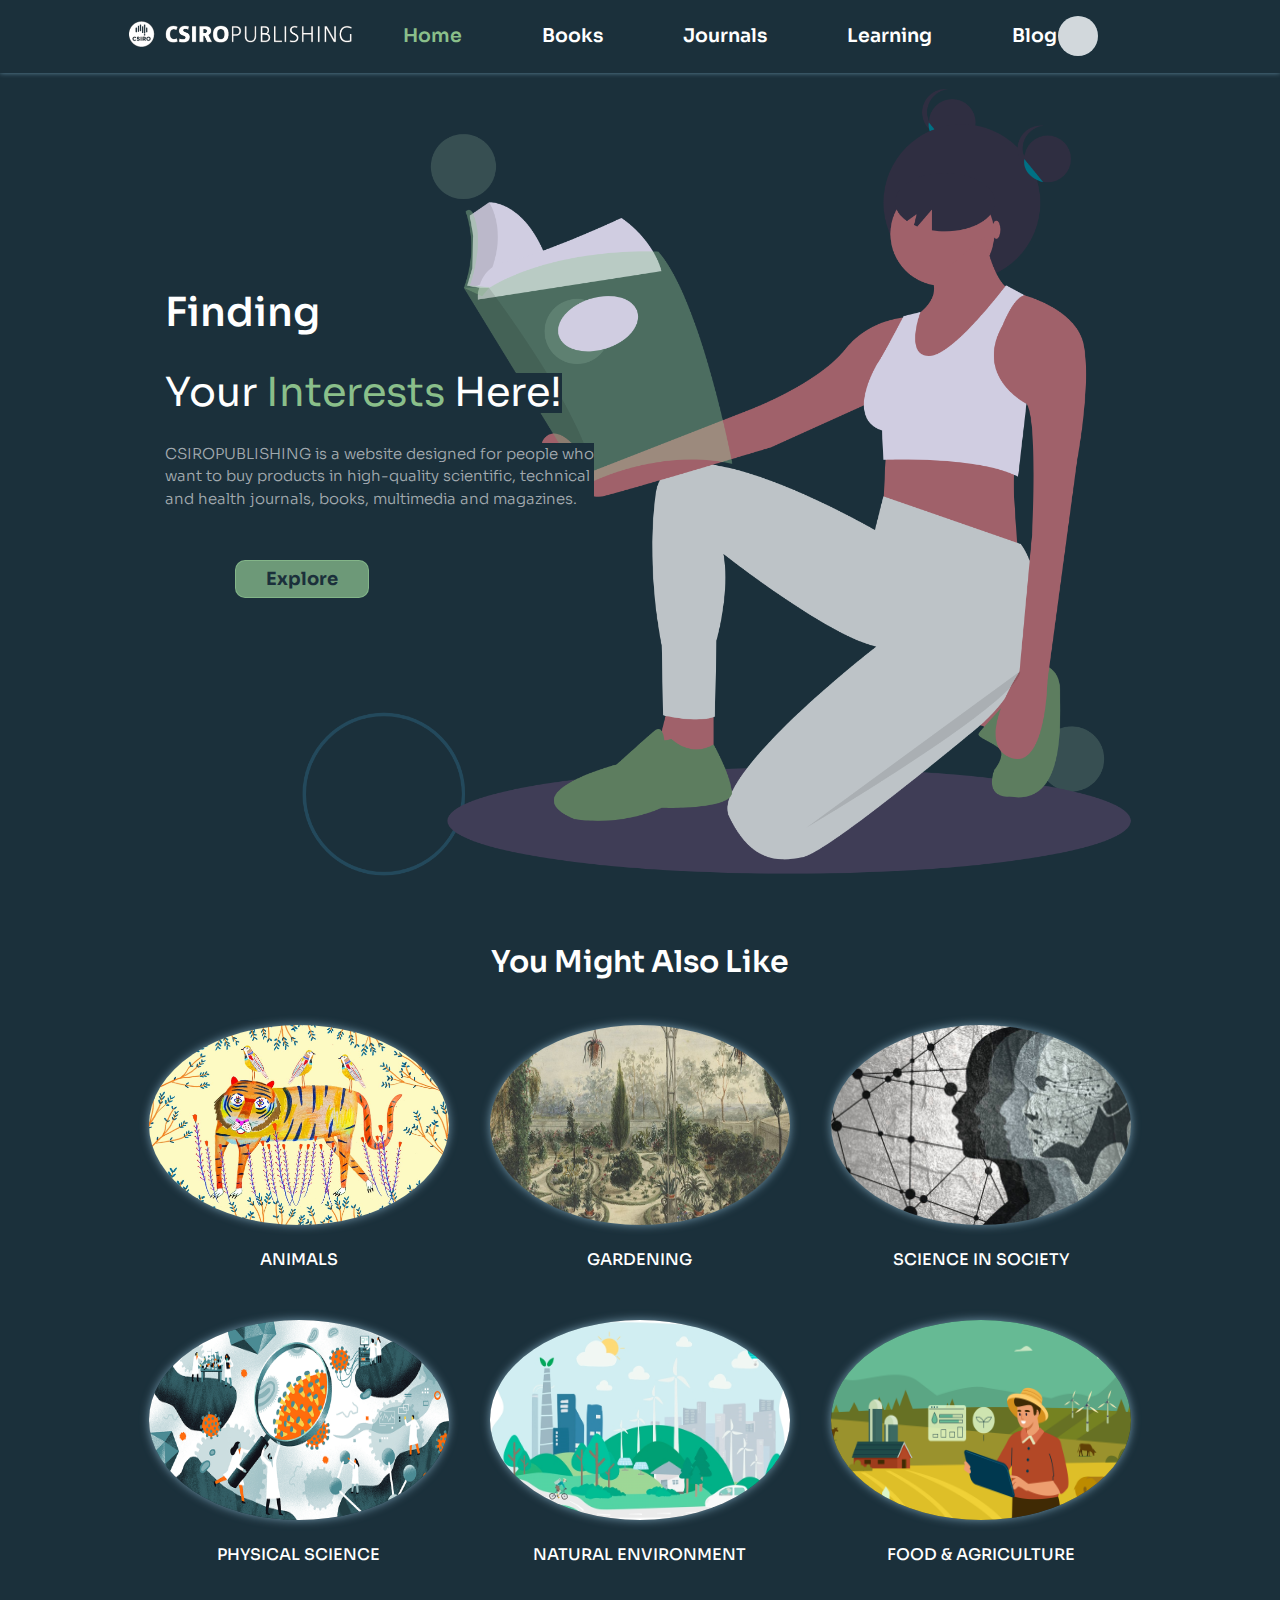
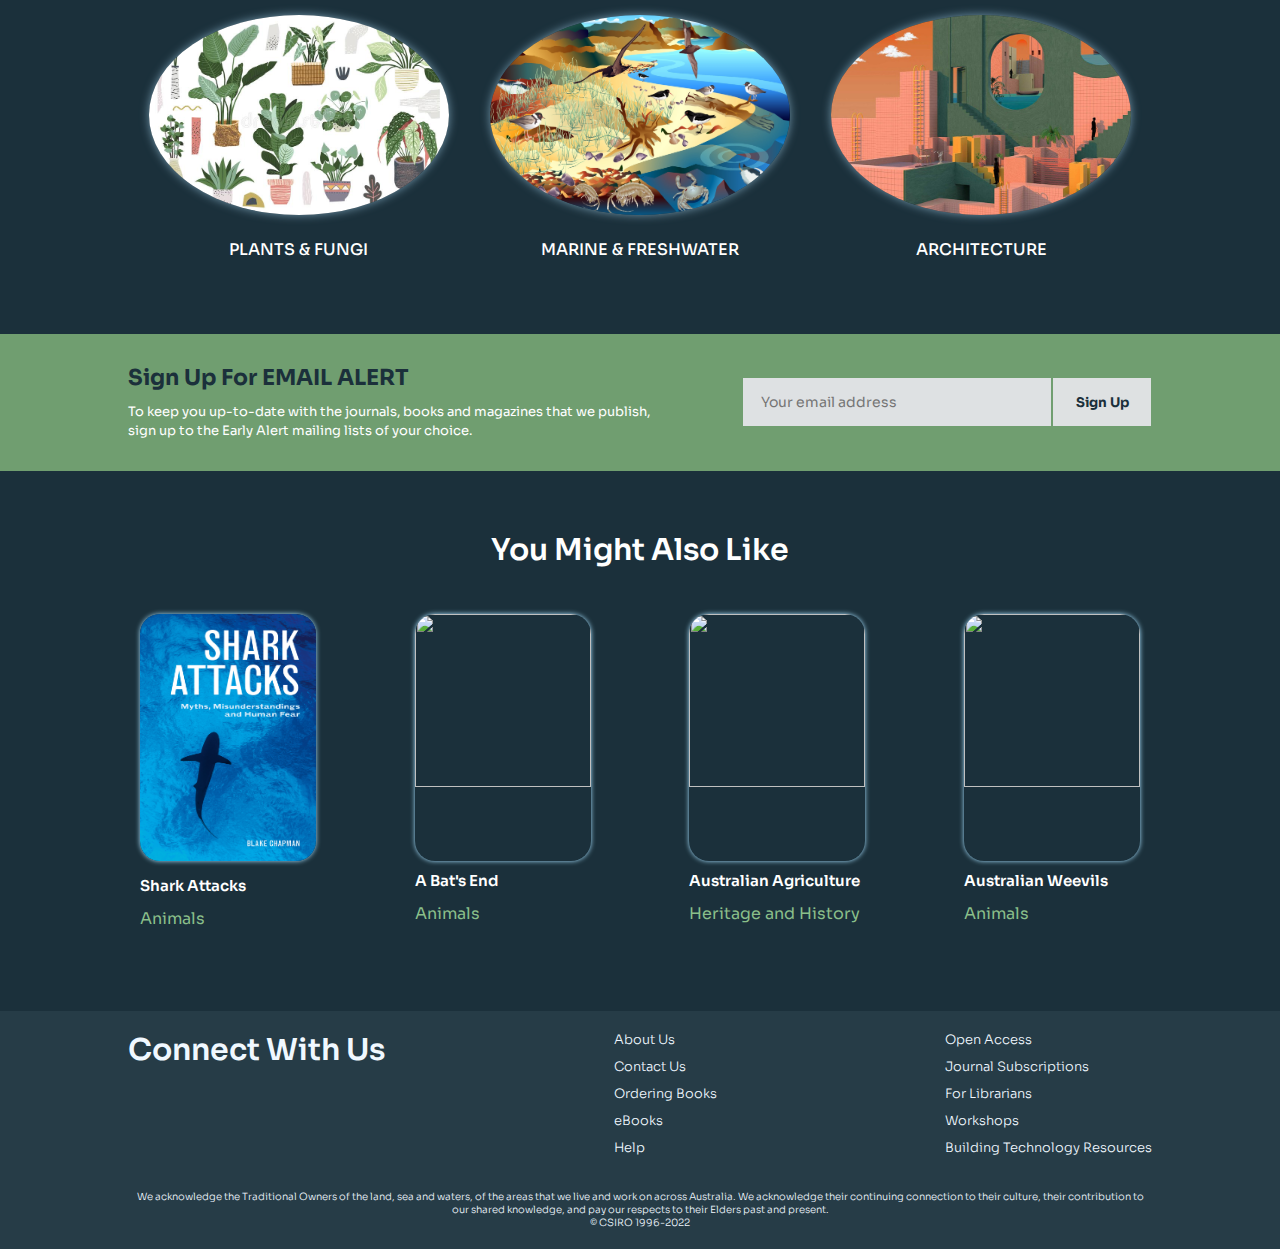
==== A3/index.html @ 25aa24e7 "first changes" ====
<!DOCTYPE html>
<html lang="en">
<head>
    <meta charset="UTF-8">
    <meta http-equiv="X-UA-Compatible" content="IE=edge">
    <meta name="viewport" content="width=device-width, initial-scale=1.0">
    <title>A3 Implementation</title>
    
    <link rel="stylesheet" href="style.css">
    <script src="https://kit.fontawesome.com/1aff2e5f5d.js" crossorigin="anonymous"></script>
    
    
</head>

<body>
    <!--Header & Navbar-->
    <section id="header">
        <a href="#"><img src="Img/csiro logo.png" class="logo" id="L"calt=""></a>

        <div>
            <ul id="navbar">
                <li><a class="highlight" href="index.html">Home</a></li>
                <li><a href="Books.html">Books</a></li>
                <li><a href="Journals.html">Journals</a></li>
                <li><a href="Learning.html">Learning</a></li>
                <li><a href="Blog.html">Blog</a></li>
                <li><a id="sidebar-bag" href="cart.html"><i class="fa-solid fa-bag-shopping" style="font-size: 22px;"></i></a></li>
                <a href="#" id="close"><i class="fa-solid fa-xmark"></i></a>
            </ul>
        </div>
            <div class="search-box">
                <input class="search-txt" type="text" placeholder="Search Name, Author or ISBN...">
                <a id="searchbtn" class="search-btn" href="#"><i class="fa-solid fa-magnifying-glass"></i>
                </a>
            </div>
        <div id="mobile">
            <a href="cart.html"><i class="fa-solid fa-bag-shopping"></i></a>
            <i id="bar" class="fa-solid fa-align-right"></i>
        </div>

    </section>

    <!--Hero-->
    <section class="hero">
            <h1>Finding</h1>
            <h2>Your <span>Interests </span> Here!</h2>
            <p>CSIROPUBLISHING is a website designed for people who <br>
                want to buy products in high-quality scientific, technical <br>
                and health journals, books, multimedia and magazines.</p>
            <div onclick="window.location.href='books.html';">
                <button class="btn" type="button">Explore</button>
            </div>
    </section>
    
    <!--Category Grid-->
    <div class="title-cate">
        <h1>You Might Also Like</h1>
    </div>
    <section class="category-1">
        <figure>
            <a href="#"><img src="./Img/Category/Homepage1_animals.jpg" alt="" srcset=""></a>
            <figcaption>Animals</figcaption>
        </figure>
        <figure>
            <a href="#"><img src="./Img/Category/Homepage1_plantssss.jpg" alt="" srcset=""></a>
            <figcaption>Gardening</figcaption>
        </figure>
        <figure>
            <a href="#"><img src="./Img/Category/Homepage1_SCIENCE IN SOCIETY.jpg" alt="" srcset=""></a>
            <figcaption>Science in Society</figcaption>
        </figure>
    </section>

    <section class="category-2">
        <figure>
            <a href="#"><img src="./Img/Category/Homepage1_physical science.png" alt="" srcset=""></a>
            <figcaption>Physical Science</figcaption>
        </figure>
        <figure>
            <a href="#"><img src= "./Img/Category/Homepage1_Natural environment.jpg" alt="" srcset=""></a>
            <figcaption>Natural Environment</figcaption>
        </figure>
        <figure>
            <a href="#"><img src="./Img/Category/Homepage1_food agriculture.png" alt="" srcset=""></a>
            <figcaption>Food & Agriculture</figcaption>
        </figure>
    </section>

    <section class="category-3">
        <figure>
            <a href="#"><img src="./Img/Category/Homepage1_plants.jpg" alt="" srcset=""></a>
            <figcaption>Plants & Fungi</figcaption>
        </figure>
        <figure>
            <a href="#"><img src="./Img/Category/Homepage1_MARINE & FRESHWATER.jpg" alt="" srcset=""></a>
            <figcaption>Marine & Freshwater</figcaption>
        </figure>
        <figure>
            <a href="#"><img src="./Img/Category/Homepage1_architecture.jpg" alt="" srcset=""></a>
            <figcaption>Architecture</figcaption>
        </figure>
    </section>

    <!--EMAIL ALERT-->
    <section id="EMAIL-ALERT">
        <div class="EMAIL-ALERT-text">
            <h1>Sign Up For EMAIL ALERT</h1>
            <h2>To keep you up-to-date with the journals, books and magazines that we publish,
                <br>sign up to the Early Alert mailing lists of your choice.</br>
            </h2>
        </div>
        <div class="form">
            <input type="text" placeholder="Your email address">
            <button class="normal">Sign Up</button>
        </div>
    </section>

    <!--You Might Also Like-->
    <section id="Like">
        <h1>You Might Also Like</h1>
        <div class="pro-container">
            <div class="pro" onclick="window.location.href='subooks.html';">
                <img src="./Img/books_like section/shark.jpg" alt="">
                <div class="des">
                    <h2>Shark Attacks</h2>
                    <span>Animals</span>
                </div>
            </div>
            <div class="pro">
                <img src="./img/books_like section/bat.jpg" alt="">
                <div class="des">
                    <h2>A Bat's End</h2>
                    <span>Animals</span>
                </div>
            </div>
            <div class="pro">
                <img src="./img/books_like section/Australian Agriculture.jpg" alt="">
                <div class="des">
                    <h2>Australian Agriculture</h2>
                    <span>Heritage and History</span>
                </div>
            </div>
            <div class="pro">
                <img src="img/books_like section/Australian Weevils.jpg" alt="">
                <div class="des">
                    <h2>Australian Weevils</h2>
                    <span>Animals</span>
                </div>
            </div>
        </div>
    </section>
    
    <!--Footer-->
    <footer>
        <div class="col">
            <h1>Connect With Us</h1>
            <div class="icon">
                <i class="fa-brands fa-facebook-square" style="font-size:30px"></i>
                <i class="fa-brands fa-twitter" style="font-size:30px"></i>
                <i class="fa-brands fa-instagram" style="font-size:30px"></i>
                <i class="fa-brands fa-linkedin" style="font-size:30px"></i>
            </div>
        </div>

        <div class="col">
            <a href="#">About Us</a>
            <a href="#">Contact Us</a>
            <a href="#">Ordering Books</a>
            <a href="#">eBooks</a>
            <a href="#">Help</a>
        </div>

        <div class="col">
            <a href="#">Open Access</a>
            <a href="#">Journal Subscriptions</a>
            <a href="#">For Librarians</a>
            <a href="#">Workshops</a>
            <a href="#">Building Technology Resources</a>
        </div>

        <div class="copyright">
            <p>We acknowledge the Traditional Owners of the land, sea and waters, of the areas that we live and work on across Australia. We acknowledge their continuing connection to their culture, their contribution to our shared knowledge, and pay our respects to their Elders past and present.</p>
            <P>© CSIRO 1996-2022</P>
        </div>
    </footer>

    <script src="script.js"></script>
</body>
</html>
---- A3/style.css ----
@import url('https://fonts.googleapis.com/css2?family=Sora:wght@300;400;600;700&display=swap');

* {
    margin: 0;
    padding: 0;
    box-sizing: border-box;
    font-family: 'Sora', sans-serif;
    background-color: #1b303b;
}

.padding-1 {
    padding: 40px 80px;
}

.padding-2 {
    margin: 40px 0;
}

h1 {
    font-weight: 600;
    font-size: 30px;
    color: #ffffff;
}

.body {
    width: 100%;
}

.btn {
    width: auto;
    padding: 7px 30px;
    outline: none;
    border: 1px solid #8abf8ebc;
    border-radius: 10px;
    cursor: pointer;
    color: #1b303b;
    font-weight: 700;
    background-color: #8abf8ebc;
    font-size: 18px;
    transition: 0.3s ease;
}

.btn:hover {
    background-color: #8abf8a;
}

/* Header */
.logo {
    width: 225px;
    height: auto;
}

#header {
    display: flex;
    align-items: center;
    padding: 20px 10%;
    box-shadow: 0 0px 5px #a7e0ff7b;
    z-index: 999;
    position: sticky;
    top: 0;
    left: 0;

}

#navbar {
    display: flex;
    align-items: center;
    justify-content: center;

}

/*navbar list style*/
#navbar li {
    list-style: none;
    display: inline-block;
    margin-left: 20px;
    padding: 0 30px;
}

#navbar li a {
    text-decoration: none;
    font-size: 19px;
    font-weight: 600;
    color: #ffffff;
    transition: 0.3s ease;
}

#shopping-bag {
    color: #ffffff;
    cursor: pointer;
    font-size: 1.6rem;
    transition: 0.3s ease;
}

#navbar li a:hover,
#shopping-bag:hover,
#navbar li a.highlight {
    color: #8abf8a
}


#mobile {
    display: none;
    align-items: center;
}

#close {
    display: none;
}

#mobile i {
    color: #ffffff;
    font-size: 24px;
    padding-left: 20px;
}

/* search-section */
.search-box * {
    background-color: unset;
}

.search-box {
    position: absolute;
    transform: translate(-10%, 0%);
    display: flex;
    left: 83%;
    background-color: #355f767e;
    height: 40px;
    border-radius: 40px;
    padding: 9px;
}

.search-box:hover>.search-txt {
    width: 240px;
    padding: 0 6px;
}

.search-box:hover>.search-btn {
    background-color: #ffffff66;
}

.search-txt {
    border: none;
    background-color: none;
    outline: none;
    float: left;
    padding: 0;
    color: #ffffff;
    font-size: 13px;
    transition: 0.4s;
    line-height: 20px;
    width: 0px;
}

.search-btn {
    color: #1b303b;
    background-color: #ffffffca;
    border-radius: 50%;
    display: flex;
    justify-items: center;
    align-items: center;
    float: right;
    width: 40px;
    height: 40px;
    font-size: 22px;
    padding-left: 8px;
    text-decoration: none;
    margin: -9px;
    font-style: none;
}

.active {
    color: #8abf8a;
}

/* Home Page */

.hero {
    background-image: url(./Img/reading_gril.png);
    height: 90vh;
    width: 100%;
    background-position: top 30% right 143px;
    background-size: cover;
    padding: 180px 165px;
    margin-bottom: 60px;
    align-items: flex-start;
    align-items: left;
    display: flex;
    flex-direction: column;
}

.hero h1 {
    font-size: 40px;
    font-weight: 550;
    color: #ffffff;
    line-height: 3em;
}

.hero h2 {
    font-size: 40px;
    font-weight: 400;
    color: #ffffff;
    line-height: 1em;
}

span {
    color: #8abf8a
}

.hero p {
    font-size: 15px;
    font-weight: 300;
    color: #ffffff9d;
    line-height: 1.5em;
    margin: 30px 0;
}



/* homepage - category section */
.title-cate h1 {
    text-align: center;
    font-weight: 600;
    font-size: 30px;
    color: #ffffff;
    padding-bottom: 1.5rem;
}

/* category-1 */
.category-1 {
    color: #ffffff;
    flex-direction: row;
    display: flex;
    padding: 20px 10%;

}

.category-1 figure {
    margin: auto;
    text-align: center;
    text-transform: uppercase;
    width: 300px;
    line-height: 2.5em;
    font-weight: 500;
    transition: 0.3s ease;
    cursor: pointer;
}

.category-1 figure img {
    width: 300px;
    height: 200px;
    border-radius: 60%;
    box-shadow: #7296aa 0 0 10px;
    transition: 0.3s ease;
}

.category-1 figure img:hover {
    box-shadow: #a7e0ff 0 0 15px;
}

.category-1 figure:hover {
    color: #a3e1a3;
    font-weight: 700;
}

/* category-2 */
.category-2 {
    color: #ffffff;
    flex-direction: row;
    display: flex;
    padding: 20px 10%;
}

.category-2 figure {
    margin: auto;
    text-align: center;
    text-transform: uppercase;
    width: 300px;
    line-height: 2.5em;
    font-weight: 500;
    transition: 0.3s ease;
    cursor: pointer;
}

.category-2 figure img {
    width: 300px;
    height: 200px;
    border-radius: 60%;
    box-shadow: #7296aa 0 0 10px;
    transition: 0.3s ease;
}

.category-2 figure img:hover {
    box-shadow: #a7e0ff 0 0 15px;
}

.category-2 figure:hover {
    color: #a3e1a3;
    font-weight: 700;
}

/* category-3 */
.category-3 {
    color: #ffffff;
    flex-direction: row;
    display: flex;
    padding: 20px 10%;
    padding-bottom: 4rem;
}

.category-3 figure {
    margin: auto;
    text-align: center;
    text-transform: uppercase;
    width: 300px;
    line-height: 2.5em;
    font-weight: 500;
    transition: 0.3s ease;
    cursor: pointer;
}

.category-3 figure img {
    width: 300px;
    height: 200px;
    border-radius: 60%;
    box-shadow: #7296aa 0 0 10px;
    transition: 0.3s ease;
}

.category-3 figure img:hover {
    box-shadow: #a7e0ff 0 0 15px;
}

.category-3 figure:hover {
    color: #a3e1a3;
    font-weight: 700;
}

/* EMAIL-ALERT */
#EMAIL-ALERT {
    display: flex;
    justify-content: space-between;
    flex-wrap: wrap;
    align-items: center;
    padding: 30px 10%;
    background-color: #709e70;
}

#EMAIL-ALERT h1 {
    font-size: 22px;
    font-weight: 700;
    color: #1b303b;
    background-color: #709e70;
    padding-bottom: 0.5em;
}

#EMAIL-ALERT h2 {
    font-size: 13px;
    font-weight: 400;
    color: #ffffff;
    background-color: #709e70;
    line-height: 1.5em;
}

#EMAIL-ALERT .form {
    display: flex;
    width: 40%;
}

#EMAIL-ALERT input {
    height: 3.125rem;
    padding: 0 1.25em;
    font-size: 14px;
    width: 100%;
    background-color: rgba(255, 255, 255, 0.859);
    border: 1px solid #709e70;
    outline: none;
    border-top-right-radius: 0;
    border-bottom-right-radius: 0;
}

#EMAIL-ALERT button {
    background-color: #ffffffda;
    color: #1b303b;
    border: 1px solid #709e70;
    white-space: nowrap;
    font-weight: 700;
    width: 33%;
    border-top-left-radius: 0;
    border-bottom-left-radius: 0;
    cursor: pointer;
}

/* You Might Also Like */
#Like {
    padding: 20px 10%;
}

#Like h1 {
    padding-top: 2.5rem;
    text-align: center;
    font-weight: 600;
    font-size: 30px;
    color: #ffffff;
}

#Like .des h2 {
    color: #ffffff;
    font-weight: 600;
    font-size: 15px;
    margin-top: 10px;
}

#Like .des span {
    font-weight: 400;
    font-size: 16px;
    line-height: 3rem;

}

/* define the gird of product */
#Like .pro-container {
    display: flex;
    justify-content: space-between;
    padding-top: 20px;
    flex-wrap: wrap;
}

#Like .pro {
    width: 10%;
    min-width: 200px;
    padding: 10px 12px;
    cursor: pointer;
    margin: 15px 0;
    position: relative;
}


#Like .pro img {
    width: 100%;
    height: 70%;
    border-radius: 20px;
    box-shadow: 0 0 5px #a7e0ff;
}

#Like .pro img:hover {
    box-shadow: 0 0 10px #a7e0ff;
}



/* footer section */
footer {
    display: flex;
    flex-wrap: wrap;
    justify-content: space-between;
    padding: 20px 10%;
    background-color: #263C47;
}

footer * {
    background-color: unset;
}

footer .col {
    display: flex;
    flex-direction: column;
    align-items: flex-start;
    margin-bottom: 20px;
}

footer h1 {
    font-size: 30px;
    color: aliceblue;
    font-weight: 600;
}

footer .col i {
    color: aliceblue;
    cursor: pointer;
    margin-left: 30px;
    margin-top: 20px;
    transition: 0.3s ease;
}

footer .col i:hover {
    color: #a3e1a3;
}

footer .col a {
    font-size: 13px;
    color: aliceblue;
    font-weight: 300;
    margin: 0 0 8px 0;
    text-decoration: none;
    margin-bottom: 10px;

}

footer .copyright {
    font-size: 10px;
    color: aliceblue;
    font-weight: 300;
    text-align: center;
    margin-top: 4px;
}




/* Product List Page*/

/* sidebar */

#sidebar {
    padding: 20px 0;
    position: fixed;
    left: 9.7rem;
    width: 190px;
    height: 100%;
}

#sidebar .des h1 {
    color: #ffffff;
    font-size: 20px;
    font-weight: 550;
    line-height: 3rem;
    padding: 0.5rem 0;
}

#sidebar .des ul {
    padding: 0;
    list-style: none;
    text-align: left;
    display: inline-block;

}

#sidebar .des ul li a {
    padding: 4px 0;
    color: rgb(241, 237, 237);
    font-size: 16px;
    position: relative;
    text-decoration: none;
    transition: 0.3s ease;
    display: inline-block;
}

#sidebar .des ul li a:hover {
    color: #709e70;
}

/* title */
#title .text {
    padding: 20px 350px;
}

#title p {
    color: #BDC3C7;
    font-size: 15px;
    font-weight: 400;
    padding: 1.3rem 0;
    line-height: 0.5rem;
}

#title h1 {
    color: #f3f3f3;
    font-size: 25px;
    font-weight: 600;
}

/* filter */

#filter .container-filter {
    position: fixed;
    right: 8.7rem;
    height: 100%;
}

#filter span {
    color: #ffffff;
    font-size: 20px;
    font-weight: 500;
}

#filter .container-filter select {
    padding: 0 0 0 15px;
    width: 150px;
    cursor: pointer;
    border: none;
    outline: none;
    background-color: transparent;
    color: #ffffff96;
}

/* price change
.wapper{
    position: fixed;
    right: 8.7rem;
    padding: 100px;
}

header h2{
    color: #ffffff;
    font-size: 20px;
    font-weight: 500;
} */


/* product list section grid */
#product .product-container {
    display: flex;
    justify-content: space-between;
    padding: 0px 350px;
    flex-wrap: wrap;
}

#product .pro {
    width: 23%;
    min-width: 250px;
    padding: 10px 12px;
    border: solid #263C47;
    background-color: #263C47;
    box-shadow: 0 0 1px #649bb73f;
    border-radius: 25px;
    cursor: pointer;
    position: relative;
    margin: 15px 0;
    transition: 0.2s ease;
}

#product .pro:hover {
    box-shadow: 0 0 10px #649bb7;
}

#product .pro .img-box {
    width: 70%;
    height: 200px;
    margin: 1rem 2rem;
}

#product .pro img {
    border-radius: 20px;
    box-shadow: 0 0 2px #a7e0ff;
}

#product .pro .des {
    text-align: start;
    padding: 5px 0;
    background-color: #263C47
}

#product .pro .des h2 {
    color: #f3f3f3;
    font-size: 14px;
    font-weight: 600;
    background-color: #263C47;
    padding-bottom: 15px;
}

#product .pro .des h3 {
    color: #BDC3C7;
    font-size: 12px;
    font-weight: 400;
    background-color: #263C47;
    padding-bottom: 15px;
}

#product .pro .des span {
    font-size: 15px;
    font-weight: 600;
    background-color: #263C47;
    padding-bottom: 15px;
}

#product .pro .circle-icon {
    background: #658E72;
    width: 40px;
    height: 40px;
    border-radius: 50%;
    line-height: 40px;
    position: absolute;
    color: #ffffffeb;
    bottom: 10px;
    right: 12px;
    padding-left: 0.4rem;
    padding-top: 0.1rem;
    transition: 0.3s ease;
}

#product .pro .circle-icon:hover {
    color: #1b303b;
    background: #b8ffb8;
}

/* page number */

#page-number {
    text-align: center;
}

#page-number a {
    text-decoration: none;
    background-color: #335c717a;
    border-radius: 50%;
    color: #ffffff;
    font-weight: 500;
    padding: 15px 20px;
}

#page-number a i {
    background-color: #335c717a;
    size: 50px;
}

/* product detail page */

#product-detail {
    padding: 40px 10%;
    display: flex;
}

#product-detail .col1 {
    width: 23%;
    margin-right: 70px;
}

#product-detail .img-book {
    border-radius: 20px;
    margin-bottom: 45px;
}

#product-detail span {
    font-size: 19px;
    color: #ffffffc8;
    font-weight: 550;
}

#product-detail i {
    color: aliceblue;
    cursor: pointer;
    margin-left: 30px;
    margin-top: 30px;
    transition: 0.3s ease;
}

#product-detail i:hover {
    color: #a3e1a3;
}

#product-detail .col2 {
    width: 60%;
    padding-top: 30px;
}

#product-detail .col2 span {
    color: #BDC3C7;
    font-size: 15px;
    font-weight: 400;
    padding: 1.3rem 0;
}

#product-detail .col2 h1 {
    font-size: 25px;
    font-weight: 600;
    color: #ffffff;
    padding-top: 20px;
}

#product-detail .col2 p {
    line-height: 25px;
    color: #7296aa;
    padding-top: 20px;
}

#product-detail .col2 h2 {
    color: #BDC3C7;
    text-decoration: underline;
    font-size: 18px;
    font-weight: 400;
    padding-top: 20px;
}

#product-detail .col2 h3 {
    color: #709e70;
    font-size: 17px;
    font-weight: 400;
    padding-top: 20px;
}

#product-detail .col2 h4 {
    color: #709e70;
    font-size: 19px;
    font-weight: 600;
    padding-top: 20px;
    padding-bottom: 30px;
}

#product-detail .col2 input {
    width: 50px;
    height: 47px;
    font-size: 16px;
    padding-left: 10px;
    margin-right: 50px;
    color: #ffffff95;
    border: #ffffff95 solid;
    border-radius: 20%;
}

#product-detail .col2 input:focus {
    outline: none;
}

#product-detail .col2 button {
    margin-right: 60px;
}

/* book-details box */
#book-details {
    width: 50%;
    padding-top: 50px;
    margin-left: 0;
    display: flex;
}

#book-details li {
    list-style: none;
    display: inline-block;
    padding-right: 8rem;
    padding-bottom: 20px;
}


#book-details li a {
    text-decoration: none;
    font-size: 18px;
    color: #ffffffc8;
    font-weight: 400;

}

#book-details li a:hover {
    text-decoration: underline;
    background-color: #263C47;
    border-radius: 5%;

}

#book-details li a.highlight {
    color: #8abf8a;
    text-decoration: underline;
    border-radius: 5%;
    padding-bottom: 20px;
}

#product-detail p.details {
    background-color: #263C47;
    padding-bottom: 20px;
    padding-left: 10px;
    color: #ffffff;
    text-align: left;
    margin-top: -20px;
    font-size: 14px;
}

/* cart page */

#cart {
    overflow-x: auto;
    padding: 20px 10%;
}

#cart * {
    background-color: unset;
}

#cart h1 {
    color: #ffffff;
    font-size: 25px;
    font-weight: 600;
}

#cart table {
    width: 100%;
    border-collapse: collapse;
    table-layout: fixed;
    white-space: nowrap;
    margin-top: 30px;
}

#cart table tr td {
    color: #ffffffea;
    font-size: 16px;
    padding-top: 20px;
}

#cart table .remove {
    font-weight: 500;
    font-size: 24px;
    color: #ffffff95;
}

#cart table .text {
    text-align: left;
    line-height: 2.5rem;
}

#cart table h1 {
    font-weight: 500;
    font-size: 18px;
    color: #ffffff;
}

#cart table h2 {
    font-weight: 400;
    font-size: 15px;
    color: #BDC3C7;
    text-decoration: underline;
}

#cart table h3 {
    font-weight: 400;
    font-size: 16px;
    color: #658E72;
}

#cart table img {
    width: 85px;
    height: 120px;
    border-radius: 20%;
}

#cart table td:nth-child(1) {
    width: 60px;
    text-align: center;
}

#cart table td:nth-child(2) {
    width: 120px;
    text-align: center;
}

#cart table td:nth-child(3) {
    width: 200px;
    text-align: left;
}

#cart table td:nth-child(4),
#cart table td:nth-child(5),
#cart table td:nth-child(6) {
    width: 100px;
    text-align: center;
}

#cart input {
    width: 50px;
    height: 47px;
    font-size: 16px;
    padding-left: 20px;
    color: #fffffff6;
    border: #ffffff95 solid;
    border-radius: 20%;
}

/* summary section */
#summary {
    display: flex;
    flex-wrap: wrap;
    justify-content: space-between;
    padding: 20px 10%;
}

#promotion {
    width: 50%;
    margin-bottom: 30px;
}

#promotion h2 {
    padding-top: 40px;
    color: #ffffff;
    font-size: 23px;
    font-weight: 500;
    padding-bottom: 20px;
}

#promotion input {
    padding: 10px 20px;
    outline: none;
    width: 60%;
    margin-right: 10px;
    color: #ffffff;
    background-color: #263C47;
    border: #263C47 solid;
    border-radius: 10px;
}

#summary h1 {
    padding-top: 40px;
    color: #ffffff;
    font-size: 25px;
    font-weight: 500;
}

#summary-table {
    width: 50%;
    padding-left: 130px;
    margin-bottom: 20px;
}

#summary-table table {
    border-collapse: collapse;
    width: 100%;
}

#summary-table table td {
    width: 70%;
    color: #ffffff;
    font-size: 17px;
    padding: 20px;
}

#summary-table button {
    margin-left: 120px;
    margin-top: 20px;
}

/* CHECKOUT PROCESS */
/* login section */

#login {
    display: flex;
    flex-wrap: wrap;
    justify-content: space-between;
    flex-direction: row;
    padding: 20px 10%;
}

#left-col,
#right-col {
    width: 50%;
}

#login h1 {
    color: #ffffff;
    font-size: 25px;
    font-weight: 600;
}

#process-box {
    display: flex;
}

#process-box li {
    list-style: none;
    margin-left: 20px;
    padding: 0 20px;
    padding-top: 20px;
    margin-bottom: 10px;
}

#process-box a {
    text-decoration: none;
    font-size: 15px;
    font-weight: 400;
    color: #ffffff95;
    transition: 0.3s ease;
}

#process-box a:hover,
#process-box li a.highlight{
    color: #8abf8a;
}


#login h2 {
    padding-top: 20px;
    color: #ffffff;
    font-size: 17px;
    font-weight: 400;
    padding-bottom: 20px;
    text-decoration: underline;
}

#login-table form{
    width: 100%;
    display: flex;
    flex-direction: column;
    align-items: flex-start;
}

#login-table p {
    font-size: 14px;
    font-weight: 300;
    color: #ffffffc5;
}

#login-table input {
    border: none;
    background-color: none;
    outline: none;
    margin-bottom: 20px;
    padding: 0 15px;
    color: #ffffff77;
    font-size: 13px;
    line-height: 30px;
    border: #ffffff77 solid;
    border-radius: 5px;
    width: 400px;
}

#login-table button {
    margin-left: 100px;
    margin-top: 20px;
}

/* right-col */
/* sumbox-price */
.checkout-sumbox {
    width: 100%;
    margin: 10px 0;
}

.checkout-sumbox table {
    border-collapse: collapse;
    width: 100%;
}

.checkout-sumbox td {
    width: 60%;
    color: #ffffff;
    font-size: 14px;
    padding: 5px 5px;
}
/* item-sum */
.sum-item-box {
    padding: 10px 0;
}

#right-col table td img {
    width: 110px;
    height: 150px;
    border-radius: 20px;
}

#right-col h4 {
    color: #ffffff;
    font-size: 25px;
    font-weight: 600;
}

#right-col .text {
    text-align: left;
}

#right-col h1 {
    font-weight: 500;
    font-size: 17px;
    color: #ffffff;
}

#right-col h2 {
    font-weight: 400;
    font-size: 14px;
    color: #BDC3C7;
    text-decoration: underline;
}

#right-col h3 {
    font-weight: 400;
    font-size: 15px;
    color: #7baf8c;
}

#right-col p {
    font-weight: 500;
    font-size: 15px;
    color: #ffffff;
    padding-top: 20px;
}

.price {
    font-weight: 600;
    font-size: 18px;
    color: #ffffffd3;
    padding-top: 135px;
}


/* CHECKOUT PROCESS */
/* delivery section */

.radio {
    display: inline-flex;
    align-items: center;
    cursor: pointer;
    margin-right: 10px;
    color: #ffffffe1;
    font-size: 13px;
    line-height: 30px;
}

.radio__input{
    display: none;
}

.radio__radio{
    width: 1.15em;
    height: 1.15em;
    border: 2px solid #a0a0a0;
    border-radius: 50%;
    margin-right: 10px;
    box-sizing: border-box;
    padding: 2px;
}

.radio__radio::after {
    content: "";
    width: 100%;
    height: 100%;
    display: block;
    background: #349c34;
    border-radius: 50%;

    transform: scale(0);
    transition: transform 0.15s;
}

.radio__input:checked + .radio__radio::after {
    transform: scale(1);
}





#two-input-container{
    width: 100%;
    display: flex;
    flex-direction: row;
    align-items: flex-start;
}

#two-input-container input,
#one-input,
#state,
#input-section input{
    border: none;
    background-color: none;
    outline: none;
    margin-bottom: 20px;
    margin-right: 10px;
    padding: 0 15px;
    color: #ffffffe1;
    font-size: 13px;
    line-height: 30px;
    border: #ffffff77 solid;
    border-radius: 5px;
    transition: 0.3s ease;
}

#state option {
    color: #ffffffe1;
}
#two-input-container input,
#state {
    width: 180px;
}

#one-input{
    width: 370px;
}

#state {
    height: 33px;
}

#two-input-container input:hover,
#one-input:hover
#input-section input:hover{
    border-radius: 10px;
    border: #ffffff solid;
}

.btn {
    margin-left: 70px;
    margin-top: 20px;
}

/* CHECKOUT PROCESS */
/* pay section */


#shipping-container span,
#Contact-Details-container span{
    font-size: 14px;
    font-weight: 550;
    line-height: 2rem;
}

#shipping-container h4,
#Contact-Details-container h4{
    font-size: 13px;
    font-weight: 300;
    color: #ffffffd2;
}

#input-section {
    display:flex;
    flex-direction: column;
}

#input-section label{
    color: #ffffffbb;
    font-size: 13px;
    line-height: 30px;
}

#input-section input{
    width: 370px;
}

.short-input-section{
    width: 180px;
}















/* resizing the size fit to phone size */

@media (max-width:477px) {

    /* homepage */
    /* nav-section */
    .padding-1 {
        padding: 20px;
    }

    #header {
        padding: 10px 30px;
    }

    #navbar * {
        background-color: unset;
    }

    #navbar {
        display: flex;
        flex-direction: column;
        align-items: flex-start;
        justify-content: flex-start;
        position: fixed;
        top: 50px;
        right: -300px;
        height: 80vh;
        width: 250px;
        background-color: #ffffff9e;
        border-radius: 30px 0 0 30px;
        padding: 20px 0 0 0px;
        transition: 0.3s;
    }

    .logo {
        width: 180px;
        margin-left: 55px;
    }

    #navbar li {
        margin: 20px;
    }

    #navbar li a {
        color: #1b303b;
    }

    #navbar li a:hover,
    #navbar li a.highlight {
        color: #287628;
    }

    #close {
        display: initial;
        position: absolute;
        top: 10px;
        left: 25px;
        color: #1b303b;
        font-size: 24px;
    }

    #sidebar-bag {
        display: none;
    }

    #navbar.active {
        right: -10px;
    }

    #mobile {
        display: flex;
        align-items: center;
    }

    #L .active {
        right: -300px;
    }


    /* hero section */
    .hero {

        height: 40vh;

        background-position: top 30% right 0;
        background-repeat: none;
        padding: 0 40px;
        margin-bottom: 40px;
    }

    .hero * {
        background-color: unset;
    }

    .hero p {
        display: none;
    }

    .hero h1 {
        font-size: 25px;
        padding-top: 120px;
        line-height: 1.5em;
    }

    .hero h2 {
        font-size: 20px;
        padding-top: 10px;
    }

    .btn {
        margin-top: 20px;
        width: auto;
        padding: 7px 30px;
        outline: none;
        border: 1px solid #8abf8ebc;
        border-radius: 10px;
        cursor: pointer;
        color: #1b303b;
        font-weight: 700;
        background-color: #8abf8ebc;
        font-size: 18px;
        transition: 0.3s ease;
    }

    /* email alert */
    #EMAIL-ALERT .form {
        width: 100%;
    }




    .category-1 {
        color: #ffffff;
        flex-direction: column;
        display: flex;
        padding: 0 10%;
    }

    .category-2 {
        color: #ffffff;
        flex-direction: column;
        display: flex;
        padding: 0 10%;
    }

    .category-3 {
        color: #ffffff;
        flex-direction: column;
        display: flex;
        padding: 0 10%;
        padding-bottom: 40px;
    }

    #Like .pro-container {
        display: flex;
        justify-content: center;
        padding-top: 20px;
        flex-wrap: wrap;
    }

    /* single product resizing */
    #product-detail {
        display: flex;
        flex-direction: column;
    }

    #product-detail .col1 {
        width: 100%;
        margin-right: 0;
    }

    #product-detail .col2 {
        width: 100%;
    }

    #product-detail .col2 input {
        margin-right: 100px;
    }

    #product-detail .col2 button {
        margin-top: 15px;
        align-self: center;
    }

    #book-details {
        width: 100%;
        flex-direction: row;
        display: flex;
    }

    #book-details li {
        list-style: none;
        display: inline-block;
        font-size: 15px;
        padding-right: 0.5rem;
        padding-bottom: 20px;
    }

    /* shopping cart */

    #summary {
        flex-direction: column;
    }

    #promotion {
        width: 100%;
        margin-bottom: 0;
    }

    #promotion button {
        padding: 7px 20px;
    }

    #summary-table {
        width: 100%;
        padding-left: 0px;
        margin-bottom: 20px;
    }

    #summary-table button {
        margin-left: 40px;
        margin-top: 20px;
    }

    #summary-table table td {
        width: 50%;
    }

    /* checkout-login */
    #left-col,
    #right-col {
        width: 100%;
    }

    #process-box ul {
        flex-direction: row;
    }

    #process-box li {
        margin-left: 0px;
        padding: 0 20px;
        padding-top: 20px;
    }


    
    #login-table input{
        width: 289px;
    } 

    #login-table button {
        margin-left: 50px;
        margin-top: 10px;
    }

    #right-col {
        padding-top: 40px;
    }

    /* right-col */
    #right-col .text {
        width: auto;
        
    }
    .sum-item-box {
        padding: 10px 0;
    }

    #right-col table td img {
        width: 110px;
        height: 150px;
        border-radius: 20px;
    }

    #right-col h4 {
        color: #ffffff;
        font-size: 25px;
        font-weight: 600;
    }

    #right-col h1 {
        font-weight: 500;
        font-size: 14px;
        color: #ffffff;
        padding-left: 13px;
    }

    #right-col h2 {
        display: none;
    }

    #right-col h3 {
        display: none;
    }

    #right-col p {
        font-weight: 500;
        font-size: 13px;
        color: #ffffff;
        padding-top: 64px;
        padding-left: 13px;
    }

    .price {
        font-weight: 500;
        font-size: 14px;
        color: #ffffffd3;
        padding-top: 91px;
    }

    #Like h1 {
    padding-top: 0.5rem;
    }
}




/* #product-detail .col2 button{
    width: auto;
    padding: 7px 30px;
    margin-right:50px;
    outline: none;
    border: 1px solid #8abf8ebc;
    border-radius: 10px;
    cursor: pointer;
    color: #1b303b;
    font-weight: 700;
    background-color: #8abf8ebc;
    font-size: 18px;
} */

/* .icons div{
    color: #ffffff;
    cursor: pointer;
    font-size: 1.6rem;
    margin-left: 2.5rem;
    transition: 0.3s ease;
}

.icons div:hover{
    color: #8abf8a
} */



/* search-section
    .search-box *{
        
        background-color: unset;
    }
    
    .search-box {
        display: none;
        position: absolute;
        transform: translate(-10%,0%);
        display: flex;
        left: 5%;
        background-color: #355f767e;
        height: 40px;
        border-radius: 40px;
        padding: 9px;
    }
    
    .search-box:hover > .search-txt{
        width: 240px;
        padding:0 6px;
    }
    
    .search-box:hover > .search-btn{
        background-color: #ffffff;
    }
    
    .search-txt {
        border: none;
        background-color: none;
        outline: none;
        float: left;
        padding: 0;
        color: #ffffff;
        font-size: 13px;
        transition:0.4s;
        line-height: 20px;
        width: 0px;
    }
    
    .search-btn {
        display: none;
        color: #fbfbfb;
        border-radius: 50%;
        display: flex;
        justify-items: center;
        align-items: center;
        float: right;
        width: 40px;
        height: 40px;
        font-size: 22px;
        padding-left: 8px;
        text-decoration: none;
        margin: -10px;
        font-style: none;
    } */
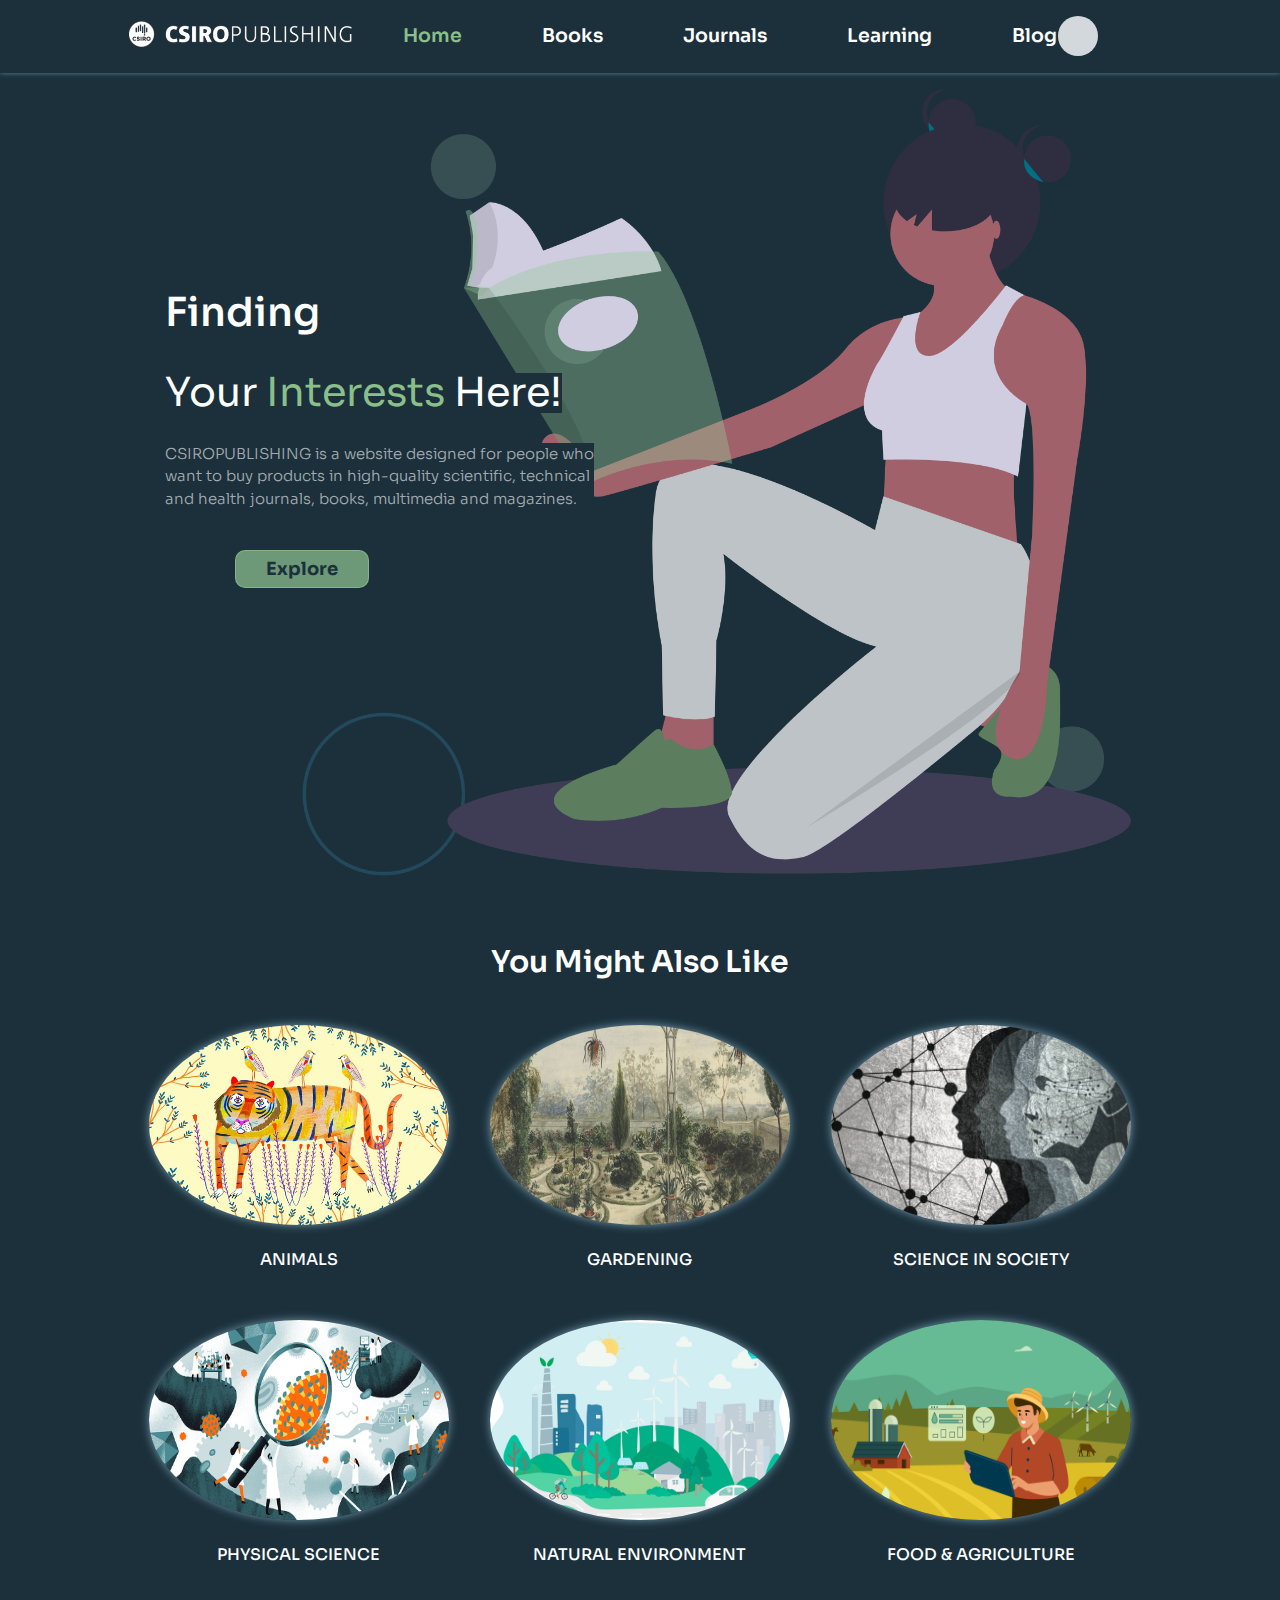
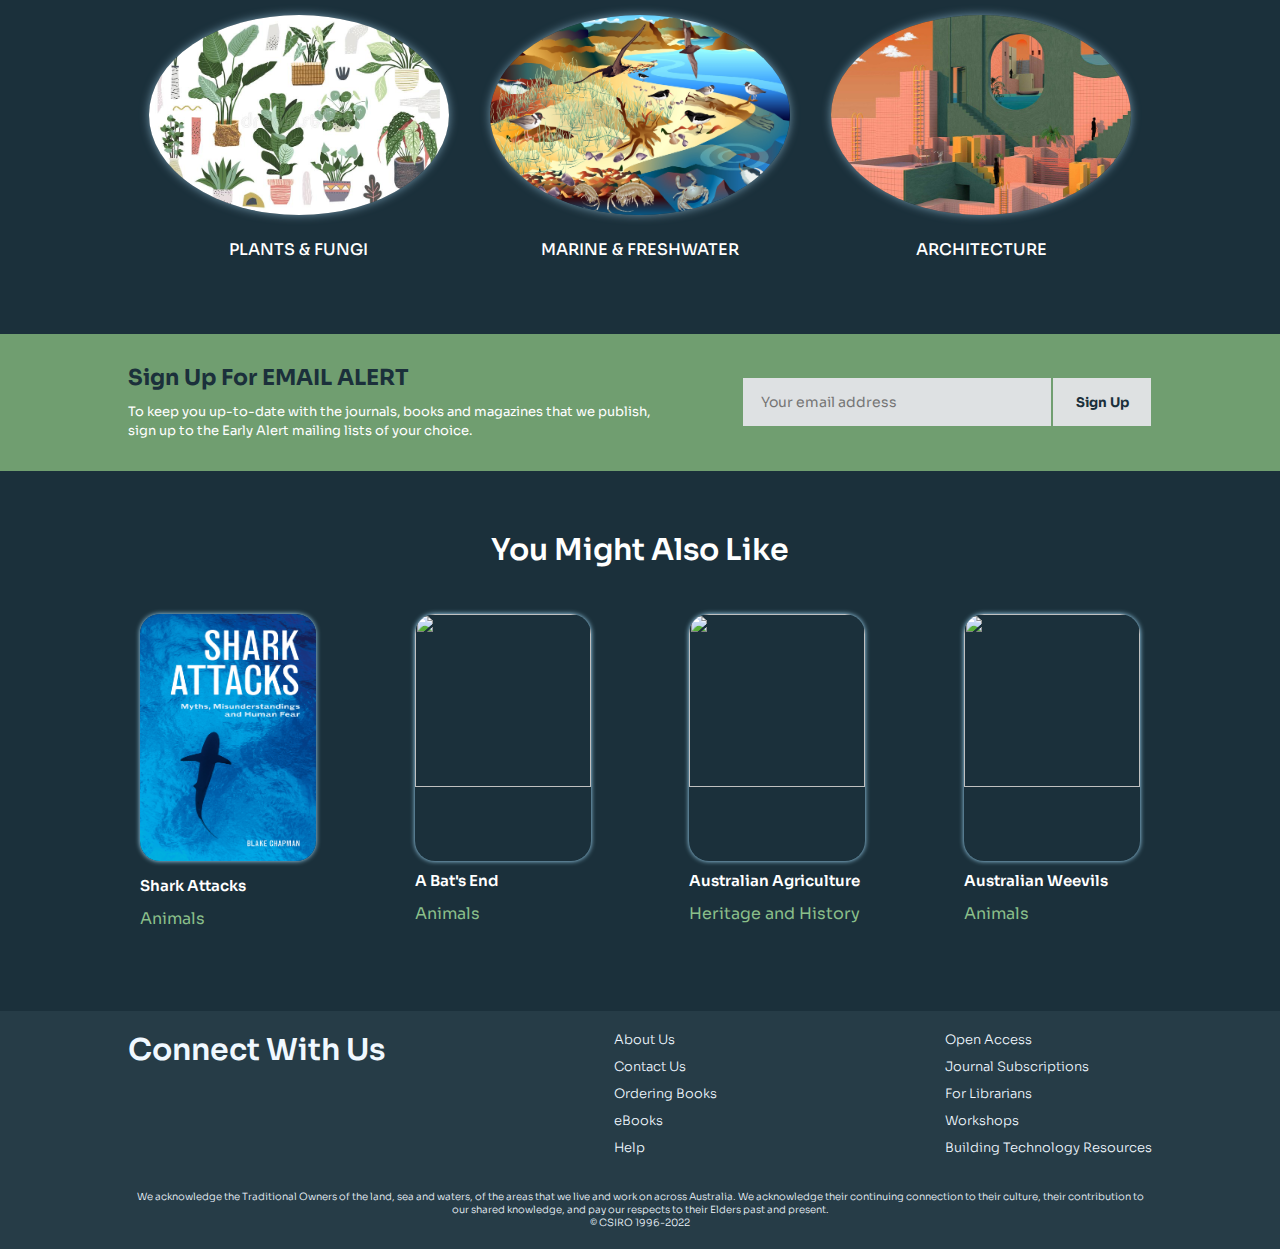
==== commit 9e86df22: "7" ====
--- a/A3/index.html
+++ b/A3/index.html
@@ -15,15 +15,15 @@
 <body>
     <!--Header & Navbar-->
     <section id="header">
-        <a href="#"><img src="Img/csiro logo.png" class="logo" id="L"calt=""></a>
+        <a href="index.html"><img src="Img/csiro logo.png" class="logo" id="L"calt=""></a>
 
         <div>
             <ul id="navbar">
                 <li><a class="highlight" href="index.html">Home</a></li>
                 <li><a href="Books.html">Books</a></li>
-                <li><a href="Journals.html">Journals</a></li>
-                <li><a href="Learning.html">Learning</a></li>
-                <li><a href="Blog.html">Blog</a></li>
+                <li><a href="#popupsos">Journals</a></li>
+                <li><a href="#popupsos">Learning</a></li>
+                <li><a href="#popupsos">Blog</a></li>
                 <li><a id="sidebar-bag" href="cart.html"><i class="fa-solid fa-bag-shopping" style="font-size: 22px;"></i></a></li>
                 <a href="#" id="close"><i class="fa-solid fa-xmark"></i></a>
             </ul>
@@ -184,6 +184,17 @@
         </div>
     </footer>
 
+    <!-- sospage-popup -->
+    <div class="pop-overlay-sos" id="popupsos">
+        <div class="popup-container-sos">
+            <div class="pop-txt-sos">
+                <h2>Error 404</h2>
+                <p>Page Not Found</p> 
+                <a href="index.html" class="btn" id="delete-btn">Back To Home</a>
+            </div>
+        </div>
+    </div>
+
     <script src="script.js"></script>
 </body>
 </html>--- a/A3/style.css
+++ b/A3/style.css
@@ -108,6 +108,10 @@
     display: none;
 }
 
+
+
+
+
 #mobile i {
     color: #ffffff;
     font-size: 24px;
@@ -395,6 +399,9 @@
 #Like {
     padding: 20px 10%;
 }
+#Like * {
+    background-color: unset;
+}
 
 #Like h1 {
     padding-top: 2.5rem;
@@ -504,6 +511,9 @@
     text-align: center;
     margin-top: 4px;
 }
+
+
+
 
 
 
@@ -550,9 +560,11 @@
     color: #709e70;
 }
 
+
+
 /* title */
 #title .text {
-    padding: 20px 350px;
+    padding: 10px 350px;
 }
 
 #title p {
@@ -569,12 +581,15 @@
     font-weight: 600;
 }
 
+
+
 /* filter */
 
 #filter .container-filter {
     position: fixed;
-    right: 8.7rem;
-    height: 100%;
+    right: 9.7rem;
+    display: flex;
+    flex-direction: column;
 }
 
 #filter span {
@@ -584,35 +599,32 @@
 }
 
 #filter .container-filter select {
-    padding: 0 0 0 15px;
-    width: 150px;
+    padding: 15px 0px 14px 15px;
+    width: 160px;
     cursor: pointer;
     border: none;
     outline: none;
-    background-color: transparent;
     color: #ffffff96;
 }
 
-/* price change
-.wapper{
-    position: fixed;
-    right: 8.7rem;
-    padding: 100px;
-}
-
-header h2{
-    color: #ffffff;
-    font-size: 20px;
-    font-weight: 500;
-} */
+
+
+
+
+
 
 
 /* product list section grid */
-#product .product-container {
-    display: flex;
+#product {
+    padding: 0px 354px;
+}
+
+.product-container {
+    display: flex;
+    flex-direction: row;
+    flex-wrap: wrap;
     justify-content: space-between;
-    padding: 0px 350px;
-    flex-wrap: wrap;
+    padding-top: 10px;
 }
 
 #product .pro {
@@ -713,6 +725,13 @@
     size: 50px;
 }
 
+
+
+
+
+
+
+
 /* product detail page */
 
 #product-detail {
@@ -865,6 +884,35 @@
 
 /* cart page */
 
+
+
+#email {
+    font-size: 130px;
+    color: #709e70be;
+    background-color: transparent;
+}
+
+.content {
+    display: flex;
+    flex-direction: column;
+    align-items: center;
+    border-radius: 20px;
+    padding: 20px;
+}
+
+.popup-overlay .btn{
+    margin: 0;
+    margin-top: 50px;
+}
+
+.popup-overlay h1{
+    margin-top: 50px;
+}
+
+.popup-txt .remove-b:hover{
+    color: #709e70;
+}
+
 #cart {
     overflow-x: auto;
     padding: 20px 10%;
@@ -894,7 +942,7 @@
     padding-top: 20px;
 }
 
-#cart table .remove {
+.remove-b {
     font-weight: 500;
     font-size: 24px;
     color: #ffffff95;
@@ -994,6 +1042,12 @@
     border-radius: 10px;
 }
 
+#promotion button {
+    margin-left: 12px;
+    padding: 8px 44px;
+}
+
+
 #summary h1 {
     padding-top: 40px;
     color: #ffffff;
@@ -1067,7 +1121,7 @@
 }
 
 #process-box a:hover,
-#process-box li a.highlight{
+#process-box li a.highlight {
     color: #8abf8a;
 }
 
@@ -1081,7 +1135,7 @@
     text-decoration: underline;
 }
 
-#login-table form{
+#login-table form {
     width: 100%;
     display: flex;
     flex-direction: column;
@@ -1131,6 +1185,7 @@
     font-size: 14px;
     padding: 5px 5px;
 }
+
 /* item-sum */
 .sum-item-box {
     padding: 10px 0;
@@ -1188,6 +1243,8 @@
 
 /* CHECKOUT PROCESS */
 /* delivery section */
+
+/* radial-design */
 
 .radio {
     display: inline-flex;
@@ -1197,16 +1254,17 @@
     color: #ffffffe1;
     font-size: 13px;
     line-height: 30px;
-}
-
-.radio__input{
+    margin-bottom: 20px;
+}
+
+.radio__input {
     display: none;
 }
 
-.radio__radio{
+.radio__radio {
     width: 1.15em;
     height: 1.15em;
-    border: 2px solid #a0a0a0;
+    border: 1.5px solid #a0a0a0;
     border-radius: 50%;
     margin-right: 10px;
     box-sizing: border-box;
@@ -1218,7 +1276,7 @@
     width: 100%;
     height: 100%;
     display: block;
-    background: #349c34;
+    background: #a5eba5;
     border-radius: 50%;
 
     transform: scale(0);
@@ -1227,13 +1285,13 @@
 
 .radio__input:checked + .radio__radio::after {
     transform: scale(1);
-}
-
-
-
-
-
-#two-input-container{
+} 
+
+
+
+
+
+#two-input-container {
     width: 100%;
     display: flex;
     flex-direction: row;
@@ -1243,7 +1301,7 @@
 #two-input-container input,
 #one-input,
 #state,
-#input-section input{
+#input-section input {
     border: none;
     background-color: none;
     outline: none;
@@ -1261,12 +1319,13 @@
 #state option {
     color: #ffffffe1;
 }
+
 #two-input-container input,
 #state {
     width: 180px;
 }
 
-#one-input{
+#one-input {
     width: 370px;
 }
 
@@ -1275,15 +1334,15 @@
 }
 
 #two-input-container input:hover,
-#one-input:hover
-#input-section input:hover{
+#one-input:hover #input-section input:hover {
     border-radius: 10px;
     border: #ffffff solid;
 }
 
 .btn {
     margin-left: 70px;
-    margin-top: 20px;
+    margin-top: 10px;
+    text-decoration: none;
 }
 
 /* CHECKOUT PROCESS */
@@ -1291,38 +1350,318 @@
 
 
 #shipping-container span,
-#Contact-Details-container span{
+#Contact-Details-container span {
     font-size: 14px;
     font-weight: 550;
     line-height: 2rem;
 }
 
 #shipping-container h4,
-#Contact-Details-container h4{
+#Contact-Details-container h4 {
     font-size: 13px;
     font-weight: 300;
     color: #ffffffd2;
 }
 
 #input-section {
-    display:flex;
+    display: flex;
     flex-direction: column;
 }
 
-#input-section label{
+#input-section label {
     color: #ffffffbb;
     font-size: 13px;
     line-height: 30px;
 }
 
-#input-section input{
+#input-section input {
     width: 370px;
 }
 
-.short-input-section{
+.short-input-section {
     width: 180px;
 }
 
+/* change */
+#changes {
+    display: flex;
+    flex-direction: row;
+    align-items: baseline;
+    padding-top: 10px;
+}
+
+#changes a {
+    font-size: 12px;
+    font-weight: 200;
+    color: #8ABF8E;
+    padding-left: 0.5rem
+}
+
+#pen {
+    color: #8ABF8E;
+    padding-left: 20rem;
+}
+
+/* popup-remove */
+
+.popup-container,
+.popup-container-login,
+.popup-container-sos {
+    position: relative;
+    background-color: #ffffffdc;
+    border-radius: 20px;
+    box-shadow:0 5px 3px 2px #1b303b79;
+    margin: 100px auto;
+    align-items: center;
+    justify-items: center;
+    transition: 0.3s ease-in-out;
+}
+.popup-container {
+    width: 35%;
+    height: 27vh;
+    padding: 20px;
+}
+
+.popup-container-login {
+    width: 35%;
+    height: 45vh;
+    padding: 10px;
+}
+
+.popup-container-sos {
+    width: 25%;
+    height: 20vh;
+    padding: 10px;
+}
+
+.pop-txt-sos {
+    background-color: transparent;
+    display: flex;
+    flex-direction: column;
+    align-items: center;
+    border-radius: 20px;
+    padding: 10px;
+}
+
+
+
+
+.pop-txt-remove,
+.pop-txt-login {
+    background-color: transparent;
+    display: flex;
+    flex-direction: column;
+    align-items: flex-start;
+    border-radius: 20px;
+    padding: 10px;
+}
+
+.pop-txt-sos p{
+    margin-top: 10px;
+}
+
+
+.pop-txt-remove h2,
+.pop-txt-login h2,
+.pop-txt-remove p,
+.pop-txt-login,
+.pop-txt-sos h2,
+.pop-txt-sos p{
+    background-color: transparent;
+    color: #1b303b;
+}
+
+.pop-txt-sos .btn {
+    margin-top: 20px;
+}
+
+.pop-txt-sos .btn:hover{
+    box-shadow: 0 0 5px 3px #263c4784;
+}
+
+.pop-txt-login input{
+    border: none;
+    background-color: transparent;
+    outline: none;
+    margin-bottom: 10px;
+    margin-right: 0;
+    margin-top: 10px;
+    padding: 0 15px;
+    color: #1b303b;
+    font-size: 13px;
+    width: 100%;
+    line-height: 30px;
+    border: #263c476b solid;
+    border-radius: 5px;
+    transition: 0.3s ease;
+}
+
+#small {
+    display: flex;
+    flex-direction: row;
+    background-color: transparent;
+    margin-top: 10px;
+}
+
+#small .radio,
+#small p{
+    background-color: transparent;
+    color: #1b303b;
+    font-size: 13px;
+}
+
+#small p {
+    padding: 6px;
+    padding-left: 233px;
+}
+
+
+.pop-txt-remove p {
+    font-size: 15px;
+    font-weight: 500;
+    line-height: 1.5rem;
+}
+
+#delete-btn, #resume-btn,
+#sign-btn, #resume-btn {
+    background: #1b303b;
+    color: #ffffff;
+    width: 100%;
+    margin-left: 0;
+    display: flex;
+    flex-direction: row-reverse;
+    justify-content: center;
+    font-weight: 500;
+}
+
+#resume-btn {
+    background: #ffffff;
+    color: #1b303b;
+    border: #1b303b solid 1px;
+}
+
+#delete-btn:hover {
+    color: #c9c9c9;
+    border: #1b303b solid 1px;
+}
+
+#resume-btn:hover {
+    box-shadow: 0 5px 5px #263c4739;
+}
+
+.popup-container:hover,
+.popup-container-login:hover{
+    box-shadow: 0 10px 5px 3px#3b677e33;
+}
+
+
+
+
+
+/* popup setting*/
+
+.popup-overlay,
+.pop-overlay-remove,
+.pop-overlay-login,
+.pop-overlay-sos {
+    background-color: unset;
+}
+.popup-overlay,
+.pop-overlay-remove,
+.pop-overlay-login,
+.pop-overlay-sos{
+    position: fixed;
+    top: 20px;
+    bottom: 0;
+    left: 0;
+    right: 0;
+    background: #bcbcbcc5;
+    transition: opacity 500ms;
+    visibility: hidden;
+    opacity: 0;
+}
+
+.popup-overlay:target,
+.pop-overlay-remove:target,
+.pop-overlay-login:target,
+.pop-overlay-sos:target {
+    visibility: visible;
+    opacity: 1;
+  }
+
+
+
+
+.popup-txt {
+    position: relative;
+    width: 60%;
+    height: 56vh;
+    background-color: #263c47dc;
+    border-radius: 20px;
+    box-shadow: #1b303b;
+    margin: 100px auto;
+    padding: 20px;
+    align-items: center;
+    justify-items: center;
+    transition: 0.3s ease-in-out;
+}
+
+.popup-txt .close_popup {
+    position: absolute;
+    background-color: transparent;
+    top: 40px;
+    right: 50px;
+    color: #ffffff;
+    font-size: 30px;
+    transition: 0.3s ease;
+}
+
+.txt {
+    font-size: 16px;
+    opacity: 0.7;
+    margin-top: 50px;
+    color: #ffffff;
+}
+
+.popup-txt .txt{
+    overflow: auto;
+}
+
+#email {
+    font-size: 130px;
+    color: #709e70be;
+    background-color: transparent;
+}
+
+.content {
+    display: flex;
+    flex-direction: column;
+    align-items: center;
+    border-radius: 20px;
+    padding: 20px;
+}
+
+.popup-overlay .btn{
+    margin: 0;
+    margin-top: 50px;
+}
+
+.popup-overlay h1{
+    margin-top: 50px;
+}
+
+.popup-txt .close_popup:hover{
+    color: #709e70;
+}
+
+
+
+#dropbtn {
+    display: none;
+}
+
+
+
 
 
 
@@ -1340,15 +1679,79 @@
 /* resizing the size fit to phone size */
 
 @media (max-width:477px) {
+
+    /* search-section */
+    .search-box * {
+        background-color: unset;
+    }
+
+    .search-box {
+        display: none;
+        position: absolute;
+        transform: translate(-10%, 0%);
+        display: flex;
+        left: 5%;
+        background-color: #1b303b;
+        height: 40px;
+        border-radius: 40px;
+        padding: 9px;
+    }
+
+    .search-box:hover>.search-txt {
+        width: 240px;
+        padding: 0 6px 0 35px;
+    }
+
+    .search-box:hover>.search-btn {
+        background-color: #ffffff41;
+        margin-left: 100px;
+    }
+
+    .search-txt {
+        border: none;
+        background-color: #1b303b;
+        outline: none;
+        float: left;
+        padding: 0;
+        left: 100px;
+        color: #ffffff;
+        font-size: 13px;
+        transition: 0.4s;
+        line-height: 20px;
+        width: 0px;
+    }
+
+    .search-btn {
+        padding-left: 8px;
+        color: #fbfbfb;
+        display: flex;
+        justify-items: center;
+        align-items: center;
+        margin: -10px;
+    }
+
+    #L .active {
+        right: -300px;
+    }
+
+
+
+
+
+
+
 
     /* homepage */
     /* nav-section */
     .padding-1 {
         padding: 20px;
+        
     }
 
     #header {
-        padding: 10px 30px;
+        padding: 10px 99px;
+        position: absolute;
+        position: fixed;
     }
 
     #navbar * {
@@ -1372,8 +1775,9 @@
     }
 
     .logo {
-        width: 180px;
-        margin-left: 55px;
+        width: 170px;
+        justify-content: center;
+        position: relative;
     }
 
     #navbar li {
@@ -1411,9 +1815,11 @@
         align-items: center;
     }
 
-    #L .active {
-        right: -300px;
-    }
+    #mobile i{
+        padding-left: 26px;
+    }
+
+
 
 
     /* hero section */
@@ -1448,6 +1854,7 @@
 
     .btn {
         margin-top: 20px;
+        margin-left: 4px;
         width: auto;
         padding: 7px 30px;
         outline: none;
@@ -1467,8 +1874,6 @@
     }
 
 
-
-
     .category-1 {
         color: #ffffff;
         flex-direction: column;
@@ -1498,10 +1903,169 @@
         flex-wrap: wrap;
     }
 
+
+
+
+
+
+    
+    /* BOOKS PAGE */
+
+    #title h1 {
+        margin-top: 25px;
+    }
+
+    #sidebar {
+        display: none;
+    }
+
+    #title .text,
+    #product {
+        padding: 5px 20px;
+    }
+
+    .product-container {
+        display: flex;
+        justify-content: center;
+        flex-wrap: wrap;
+        opacity: 1;
+    }
+
+    #title .text, #product {
+        padding: 28px 30px;
+        margin-top: -46px;
+    }
+
+
+    #filter .container-filter {
+        display: none;
+    }
+
+    /* mobile-sidebar */
+    #mobile_sidebar {
+        padding-left: 218px;
+    }
+
+    #dropbtn{
+        display: block;
+        font-size: 24px;
+        color: #ffffffe0;
+        padding-left: 108px;
+        margin-left: 203px;
+        position: fixed;
+        cursor: pointer;
+        transition: 0.3s;
+    }
+    .menu-bar {
+        display: flex;
+        flex-direction: column;
+        align-items: flex-start;
+        justify-content: flex-start;
+        position: fixed;
+        top: 31px;
+        right: -300px;
+        height: 50vh;
+        width: 250px;
+        margin-top: 88px;
+        background-color: #ffffffe3;
+        border-radius: 10px 0 0 10px;
+        padding: 50px 0 0 6px;
+        transition: 0.3s;
+        z-index: 999;
+        box-shadow: 0px 9px 19px 0px #7296aaa6;
+    }
+
+    #dropbtn:hover{
+        color: #709e70;
+    }
+
+
+
+
+    #menubar.active {
+        right: -10px;
+    }
+
+
+    #closebtn {
+        display: initial;
+        margin-top: -294px;
+        margin-left: 168px;
+        font-size: 24px;
+        font-weight: 600;
+        background-color: transparent;
+        color: #1b303b;
+    }
+
+
+
+    .menu-bar span {
+        background-color: transparent;
+        color: #1b303b;
+        font-size: 15px;
+        font-weight: 700;
+    }
+
+    .menu-bar select {
+        padding: 15px 0px 14px 15px;
+        width: 185px;
+        cursor: pointer;
+        border: none;
+        outline: none;
+        background-color: transparent;
+        color: #1b303b;
+    }
+
+    .menu-bar option{
+        background-color: transparent;
+        color: #1b303b;
+        cursor: pointer;
+        border: none;
+        outline: none;
+    }
+
+
+
+
+
+
+
+
+
+
+
+
+
+
+    /* page number */
+    #page-number {
+        padding-bottom: 48px;
+    }
+
+    .three,
+    .four,
+    .five {
+        display: none;
+    }
+
+
+
+
+
+
+
+
+
+
+
+
+
     /* single product resizing */
+
     #product-detail {
         display: flex;
         flex-direction: column;
+        padding: 70px 10%;
     }
 
     #product-detail .col1 {
@@ -1511,6 +2075,10 @@
 
     #product-detail .col2 {
         width: 100%;
+    }
+
+    #product-detail .col2 span {
+        font-size: 12px;
     }
 
     #product-detail .col2 input {
@@ -1531,12 +2099,28 @@
     #book-details li {
         list-style: none;
         display: inline-block;
-        font-size: 15px;
-        padding-right: 0.5rem;
+        font-size: -4px;
+        padding-right: 1.3rem;
         padding-bottom: 20px;
     }
 
+    #book-details li a {
+        font-size: 14px;
+    }
+
+
+
+
+
+
+
+
     /* shopping cart */
+
+    #cart {
+        overflow-x: auto;
+        padding: 70px 10%;
+    }
 
     #summary {
         flex-direction: column;
@@ -1566,6 +2150,11 @@
         width: 50%;
     }
 
+
+
+
+
+
     /* checkout-login */
     #left-col,
     #right-col {
@@ -1583,10 +2172,10 @@
     }
 
 
-    
-    #login-table input{
+
+    #login-table input {
         width: 289px;
-    } 
+    }
 
     #login-table button {
         margin-left: 50px;
@@ -1600,8 +2189,9 @@
     /* right-col */
     #right-col .text {
         width: auto;
-        
-    }
+
+    }
+
     .sum-item-box {
         padding: 10px 0;
     }
@@ -1645,12 +2235,98 @@
         font-weight: 500;
         font-size: 14px;
         color: #ffffffd3;
-        padding-top: 91px;
+        padding-top: 102px;
     }
 
     #Like h1 {
-    padding-top: 0.5rem;
-    }
+        padding-top: 0.5rem;
+    }
+
+
+
+
+    #one-input {
+        width: 321px;
+    }
+
+    #two-input-container input, #state {
+        width: 155px;
+    }
+
+    #pen {
+        color: #8ABF8E;
+        padding-left: 11rem;
+        margin-right: 14px;
+    }
+
+    #changes {
+        padding-top: 10px;
+        padding-left: -20px;
+    }
+
+    #input-section input {
+        width: 321px;
+    }
+
+    .radio {
+        font-size: 11px;
+    }
+
+    #login,
+    #product-detail {
+        padding: 70px 10%;
+    }
+
+    #login .btn{
+        margin-left: 50px;
+    }
+
+    .popup-txt {
+        width: 70%;
+    }
+
+    #email {
+        font-size: 90px;
+    }
+
+    #login h1 {
+        font-size: 17px;
+    }
+
+    .txt {
+        display: none;
+    }
+    #login .btn {
+        margin-left: 0px;
+    }
+    .popup-overlay .btn {
+        margin: 0;
+        margin-top: 30px;
+    }
+    .popup-txt {
+        height: 35vh;
+    }
+
+    .popup-container,
+    .popup-container-login,
+    .popup-container-sos {
+        width: 79%;
+    }
+
+    .pop-txt-login h2{
+        font-size: 18px;
+    }
+
+    #small {
+        flex-direction: column;
+    }
+
+    #small p {
+        margin: 0;
+        padding: 0;
+    }
+
+
 }
 
 
@@ -1680,63 +2356,4 @@
 
 .icons div:hover{
     color: #8abf8a
-} */
-
-
-
-/* search-section
-    .search-box *{
-        
-        background-color: unset;
-    }
-    
-    .search-box {
-        display: none;
-        position: absolute;
-        transform: translate(-10%,0%);
-        display: flex;
-        left: 5%;
-        background-color: #355f767e;
-        height: 40px;
-        border-radius: 40px;
-        padding: 9px;
-    }
-    
-    .search-box:hover > .search-txt{
-        width: 240px;
-        padding:0 6px;
-    }
-    
-    .search-box:hover > .search-btn{
-        background-color: #ffffff;
-    }
-    
-    .search-txt {
-        border: none;
-        background-color: none;
-        outline: none;
-        float: left;
-        padding: 0;
-        color: #ffffff;
-        font-size: 13px;
-        transition:0.4s;
-        line-height: 20px;
-        width: 0px;
-    }
-    
-    .search-btn {
-        display: none;
-        color: #fbfbfb;
-        border-radius: 50%;
-        display: flex;
-        justify-items: center;
-        align-items: center;
-        float: right;
-        width: 40px;
-        height: 40px;
-        font-size: 22px;
-        padding-left: 8px;
-        text-decoration: none;
-        margin: -10px;
-        font-style: none;
-    } */+} */